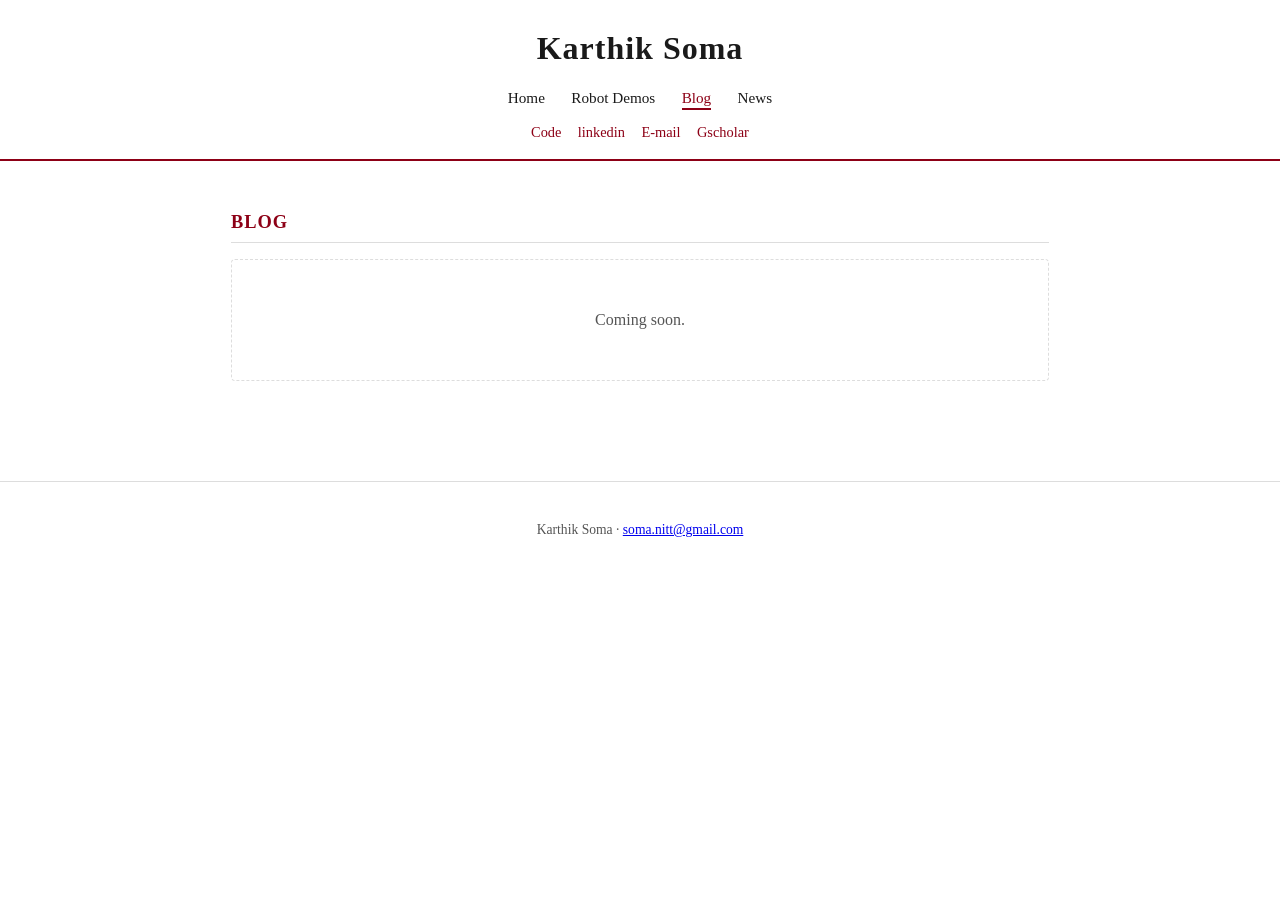
==== blog.html @ 4457a337 "Add initial portfolio site and CV source Home page built verbatim from cv_main.tex (education, publi" ====
<!DOCTYPE html>
<html lang="en">
<head>
<meta charset="UTF-8">
<meta name="viewport" content="width=device-width, initial-scale=1.0">
<title>Blog - Karthik Soma</title>
<link rel="stylesheet" href="assets/css/style.css">
</head>
<body>

<header class="site-header">
  <h1>Karthik Soma</h1>
  <nav class="site-nav">
    <a href="index.html">Home</a>
    <a href="demos.html">Robot Demos</a>
    <a href="blog.html" class="active">Blog</a>
    <a href="news.html">News</a>
  </nav>
  <div class="links-row">
    <a href="https://github.com/karthiksomz">Code</a>
    <a href="https://www.linkedin.com/in/karthik-soma-b92166162/">linkedin</a>
    <a href="mailto:soma.nitt@gmail.com">E-mail</a>
    <a href="https://scholar.google.ca/citations?user=eJ5jLXoAAAAJ&hl=en">Gscholar</a>
  </div>
</header>

<main>
<section>
  <h2>Blog</h2>
  <div class="placeholder-box">
    <p>Coming soon.</p>
  </div>
</section>
</main>

<footer class="site-footer">
  <p>Karthik Soma &middot; <a href="mailto:soma.nitt@gmail.com">soma.nitt@gmail.com</a></p>
</footer>

</body>
</html>
---- assets/css/style.css ----
:root {
  --accent: #8d0016;
  --text: #1a1a1a;
  --muted: #555;
  --bg: #ffffff;
  --border: #ddd;
  --max-width: 850px;
}

* { box-sizing: border-box; }

body {
  margin: 0;
  font-family: Georgia, "Times New Roman", serif;
  color: var(--text);
  background: var(--bg);
  line-height: 1.55;
}

header.site-header {
  border-bottom: 2px solid var(--accent);
  padding: 1.5rem 1rem 1rem;
  text-align: center;
}

header.site-header h1 {
  margin: 0 0 0.3rem;
  font-size: 2rem;
  letter-spacing: 1px;
}

nav.site-nav {
  margin-top: 0.8rem;
}

nav.site-nav a {
  color: var(--text);
  text-decoration: none;
  margin: 0 0.7rem;
  font-size: 0.95rem;
  padding-bottom: 2px;
}

nav.site-nav a:hover,
nav.site-nav a.active {
  color: var(--accent);
  border-bottom: 2px solid var(--accent);
}

.links-row {
  margin-top: 0.6rem;
  font-size: 0.9rem;
}

.links-row a {
  color: var(--accent);
  text-decoration: none;
  margin: 0 0.4rem;
}

.links-row a:hover { text-decoration: underline; }

main {
  max-width: var(--max-width);
  margin: 0 auto;
  padding: 2rem 1rem 4rem;
}

section {
  margin-bottom: 2.2rem;
}

section h2 {
  color: var(--accent);
  text-transform: uppercase;
  font-size: 1.15rem;
  letter-spacing: 1px;
  border-bottom: 1px solid var(--border);
  padding-bottom: 0.3rem;
  margin-bottom: 1rem;
}

h3.entry-title {
  margin: 0 0 0.1rem;
  font-size: 1.02rem;
}

.entry-meta {
  display: flex;
  justify-content: space-between;
  flex-wrap: wrap;
  font-style: italic;
  color: var(--muted);
  font-size: 0.92rem;
  margin-bottom: 0.3rem;
}

.entry {
  margin-bottom: 1.3rem;
}

ul.plain {
  margin: 0.4rem 0 0;
  padding-left: 1.2rem;
}

ul.plain li {
  margin-bottom: 0.25rem;
}

.pub-links {
  font-size: 0.9rem;
  white-space: nowrap;
}

.pub-links a {
  color: var(--accent);
  text-decoration: none;
  margin-left: 0.5rem;
}

.pub-links a:hover { text-decoration: underline; }

.skills-grid p {
  margin: 0.3rem 0;
}

.placeholder-box {
  border: 1px dashed var(--border);
  padding: 2rem;
  text-align: center;
  color: var(--muted);
  border-radius: 4px;
}

footer.site-footer {
  text-align: center;
  padding: 1.5rem 1rem;
  color: var(--muted);
  font-size: 0.85rem;
  border-top: 1px solid var(--border);
}

@media (max-width: 600px) {
  .entry-meta { flex-direction: column; }
  .pub-links { white-space: normal; }
}
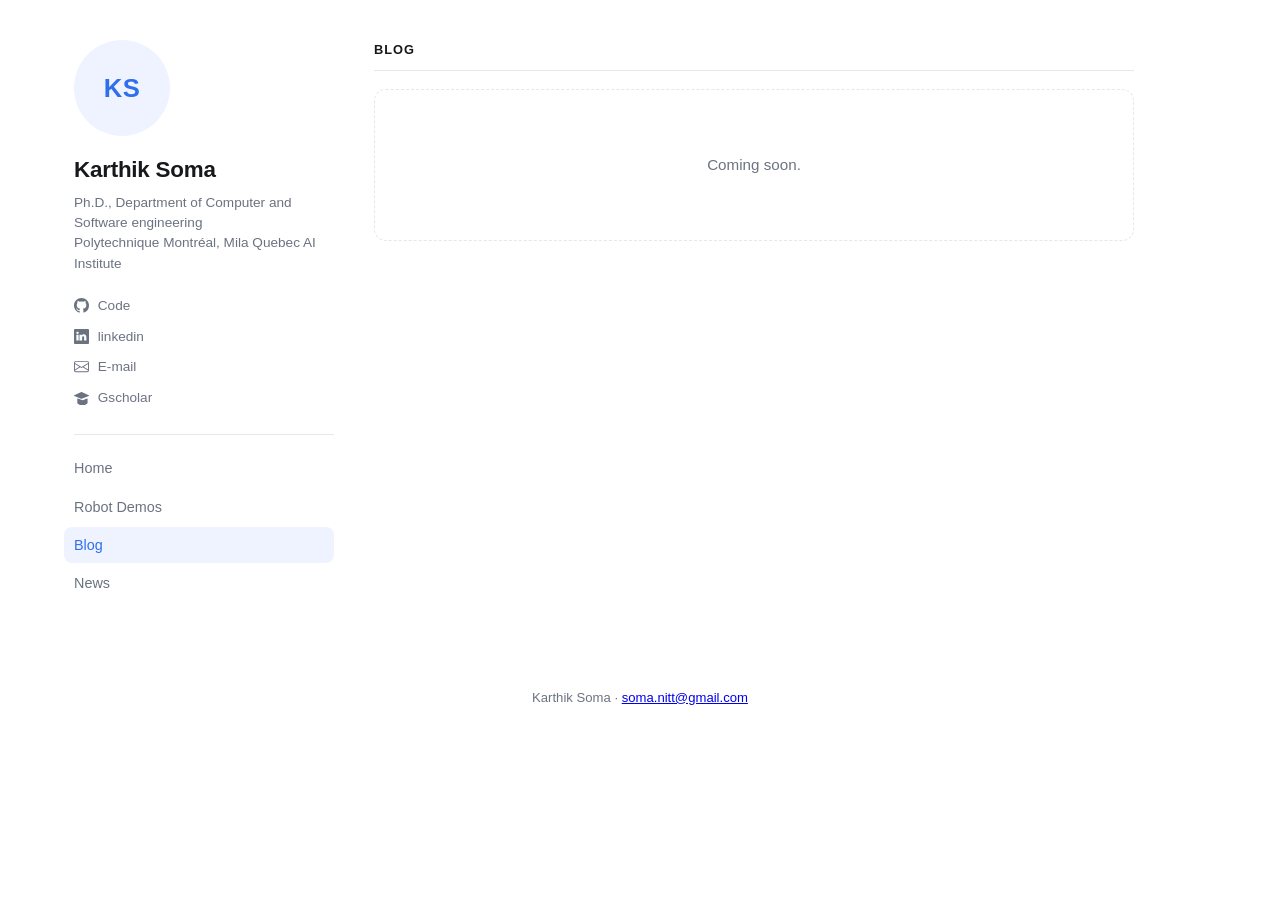
==== commit 1604057b: "Redesign site with sidebar layout and tagged publications Sidebar (avatar, role, contact icons, nav)" ====
--- a/blog.html
+++ b/blog.html
@@ -8,21 +8,47 @@
 </head>
 <body>
 
-<header class="site-header">
+<div class="page">
+
+<aside class="sidebar">
+  <div class="avatar-wrap">
+    <img class="avatar" src="assets/img/profile.jpg" alt="Karthik Soma"
+         onerror="this.style.display='none'; this.nextElementSibling.style.display='flex';">
+    <div class="avatar-fallback">KS</div>
+  </div>
+
   <h1>Karthik Soma</h1>
-  <nav class="site-nav">
+  <p class="role-line">
+    Ph.D., Department of Computer and Software engineering<br>
+    Polytechnique Montréal, Mila Quebec AI Institute
+  </p>
+
+  <ul class="contact-list">
+    <li><a href="https://github.com/karthiksomz">
+      <svg viewBox="0 0 16 16"><path d="M8 0C3.58 0 0 3.58 0 8c0 3.54 2.29 6.53 5.47 7.59.4.07.55-.17.55-.38 0-.19-.01-.82-.01-1.49-2.01.37-2.53-.49-2.69-.94-.09-.23-.48-.94-.82-1.13-.28-.15-.68-.52-.01-.53.63-.01 1.08.58 1.23.82.72 1.21 1.87.87 2.33.66.07-.52.28-.87.51-1.07-1.78-.2-3.64-.89-3.64-3.95 0-.87.31-1.59.82-2.15-.08-.2-.36-1.02.08-2.12 0 0 .67-.21 2.2.82.64-.18 1.32-.27 2-.27.68 0 1.36.09 2 .27 1.53-1.04 2.2-.82 2.2-.82.44 1.1.16 1.92.08 2.12.51.56.82 1.27.82 2.15 0 3.07-1.87 3.75-3.65 3.95.29.25.54.73.54 1.48 0 1.07-.01 1.93-.01 2.2 0 .21.15.46.55.38A8.01 8.01 0 0 0 16 8c0-4.42-3.58-8-8-8z"/></svg>
+      Code
+    </a></li>
+    <li><a href="https://www.linkedin.com/in/karthik-soma-b92166162/">
+      <svg viewBox="0 0 16 16"><path d="M0 1.146C0 .513.526 0 1.175 0h13.65C15.474 0 16 .513 16 1.146v13.708C16 15.487 15.474 16 14.825 16H1.175C.526 16 0 15.487 0 14.854V1.146zM4.943 12.248V6.169H2.542v6.079h2.401zm-1.2-6.906c.837 0 1.358-.554 1.358-1.248-.015-.709-.52-1.248-1.342-1.248-.822 0-1.359.54-1.359 1.248 0 .694.521 1.248 1.327 1.248h.016zm4.908 6.906V8.884c0-.185.014-.369.068-.5.147-.369.483-.75 1.047-.75.738 0 1.033.56 1.033 1.382v3.232h2.4V8.75c0-2.22-1.185-3.25-2.766-3.25-1.274 0-1.845.7-2.165 1.192v.025h-.017l.017-.025V6.169h-2.4c.03.678 0 6.079 0 6.079h2.4z"/></svg>
+      linkedin
+    </a></li>
+    <li><a href="mailto:soma.nitt@gmail.com">
+      <svg viewBox="0 0 16 16"><path d="M0 4a2 2 0 0 1 2-2h12a2 2 0 0 1 2 2v8a2 2 0 0 1-2 2H2a2 2 0 0 1-2-2V4zm2-1a1 1 0 0 0-1 1v.217l7 4.2 7-4.2V4a1 1 0 0 0-1-1H2zm13 2.383-4.708 2.825L15 11.105V5.383zm-.034 6.876-5.64-3.471L8 9.583l-1.326-.795-5.64 3.47A1 1 0 0 0 2 13h12a1 1 0 0 0 .966-.741zM1 11.105l4.708-2.897L1 5.383v5.722z"/></svg>
+      E-mail
+    </a></li>
+    <li><a href="https://scholar.google.ca/citations?user=eJ5jLXoAAAAJ&hl=en">
+      <svg viewBox="0 0 16 16"><path d="M8.211 2.047a.5.5 0 0 0-.422 0l-7.5 3.5a.5.5 0 0 0 .017.912l7.5 3a.5.5 0 0 0 .388 0l7.5-3a.5.5 0 0 0 .017-.912l-7.5-3.5zM4.176 9.032a.5.5 0 0 0-.656.478v4.012c0 .834.895 1.291 1.484 1.784 1 .834 2.196 1.194 3.996 1.194s2.997-.36 3.997-1.194c.589-.493 1.484-.95 1.484-1.784V9.51a.5.5 0 0 0-.656-.478l-4.5 1.8a.5.5 0 0 1-.372 0l-4.5-1.8z"/></svg>
+      Gscholar
+    </a></li>
+  </ul>
+
+  <nav class="sidebar-nav">
     <a href="index.html">Home</a>
     <a href="demos.html">Robot Demos</a>
     <a href="blog.html" class="active">Blog</a>
     <a href="news.html">News</a>
   </nav>
-  <div class="links-row">
-    <a href="https://github.com/karthiksomz">Code</a>
-    <a href="https://www.linkedin.com/in/karthik-soma-b92166162/">linkedin</a>
-    <a href="mailto:soma.nitt@gmail.com">E-mail</a>
-    <a href="https://scholar.google.ca/citations?user=eJ5jLXoAAAAJ&hl=en">Gscholar</a>
-  </div>
-</header>
+</aside>
 
 <main>
 <section>
@@ -33,6 +59,8 @@
 </section>
 </main>
 
+</div>
+
 <footer class="site-footer">
   <p>Karthik Soma &middot; <a href="mailto:soma.nitt@gmail.com">soma.nitt@gmail.com</a></p>
 </footer>
--- a/assets/css/style.css
+++ b/assets/css/style.css
@@ -1,147 +1,340 @@
 :root {
-  --accent: #8d0016;
-  --text: #1a1a1a;
-  --muted: #555;
+  --accent: #2f6feb;
+  --accent-soft: #eef3ff;
+  --tag-accepted-bg: #e6f6ec;
+  --tag-accepted-fg: #1a7f43;
+  --tag-preprint-bg: #fef3e2;
+  --tag-preprint-fg: #b9660a;
+  --text: #17181a;
+  --muted: #6b7280;
   --bg: #ffffff;
-  --border: #ddd;
-  --max-width: 850px;
+  --surface: #fafafa;
+  --border: #e7e7ea;
+  --sidebar-width: 260px;
+  --max-width: 760px;
 }
 
 * { box-sizing: border-box; }
 
 body {
   margin: 0;
-  font-family: Georgia, "Times New Roman", serif;
+  font-family: -apple-system, BlinkMacSystemFont, "Segoe UI", Roboto, Helvetica, Arial, sans-serif;
   color: var(--text);
   background: var(--bg);
-  line-height: 1.55;
-}
-
-header.site-header {
-  border-bottom: 2px solid var(--accent);
-  padding: 1.5rem 1rem 1rem;
-  text-align: center;
-}
-
-header.site-header h1 {
+  line-height: 1.6;
+  -webkit-font-smoothing: antialiased;
+}
+
+.page {
+  display: flex;
+  align-items: flex-start;
+  max-width: 1180px;
+  margin: 0 auto;
+  gap: 2.5rem;
+  padding: 2.5rem 1.5rem;
+}
+
+/* Sidebar */
+
+aside.sidebar {
+  width: var(--sidebar-width);
+  flex-shrink: 0;
+  position: sticky;
+  top: 2.5rem;
+}
+
+.avatar-wrap {
+  width: 96px;
+  height: 96px;
+  margin-bottom: 1rem;
+  position: relative;
+}
+
+.avatar-wrap img.avatar {
+  width: 96px;
+  height: 96px;
+  border-radius: 50%;
+  object-fit: cover;
+  display: block;
+}
+
+.avatar-fallback {
+  display: none;
+  width: 96px;
+  height: 96px;
+  border-radius: 50%;
+  background: var(--accent-soft);
+  color: var(--accent);
+  align-items: center;
+  justify-content: center;
+  font-weight: 700;
+  font-size: 1.6rem;
+  letter-spacing: 0.02em;
+}
+
+aside.sidebar h1 {
   margin: 0 0 0.3rem;
-  font-size: 2rem;
-  letter-spacing: 1px;
-}
-
-nav.site-nav {
-  margin-top: 0.8rem;
-}
-
-nav.site-nav a {
+  font-size: 1.4rem;
+  font-weight: 700;
+  letter-spacing: -0.01em;
+}
+
+.role-line {
+  margin: 0 0 1.3rem;
+  font-size: 0.85rem;
+  color: var(--muted);
+  line-height: 1.5;
+}
+
+ul.contact-list {
+  list-style: none;
+  margin: 0 0 1.6rem;
+  padding: 0;
+  display: flex;
+  flex-direction: column;
+  gap: 0.55rem;
+}
+
+ul.contact-list li a {
+  display: flex;
+  align-items: center;
+  gap: 0.55rem;
+  color: var(--muted);
+  text-decoration: none;
+  font-size: 0.85rem;
+}
+
+ul.contact-list li a:hover { color: var(--accent); }
+
+ul.contact-list svg {
+  width: 15px;
+  height: 15px;
+  flex-shrink: 0;
+  fill: currentColor;
+}
+
+nav.sidebar-nav {
+  display: flex;
+  flex-direction: column;
+  gap: 0.15rem;
+  border-top: 1px solid var(--border);
+  padding-top: 1rem;
+}
+
+nav.sidebar-nav a {
+  color: var(--muted);
+  text-decoration: none;
+  font-size: 0.9rem;
+  font-weight: 500;
+  padding: 0.4rem 0.6rem;
+  border-radius: 8px;
+  margin-left: -0.6rem;
+  transition: background 0.15s ease, color 0.15s ease;
+}
+
+nav.sidebar-nav a:hover {
   color: var(--text);
-  text-decoration: none;
-  margin: 0 0.7rem;
+  background: var(--surface);
+}
+
+nav.sidebar-nav a.active {
+  color: var(--accent);
+  background: var(--accent-soft);
+}
+
+/* Main content */
+
+main {
+  flex: 1;
+  min-width: 0;
+  max-width: var(--max-width);
+  padding-bottom: 3rem;
+}
+
+section {
+  margin-bottom: 2.6rem;
+}
+
+section h2 {
+  color: var(--text);
+  font-size: 0.8rem;
+  font-weight: 700;
+  text-transform: uppercase;
+  letter-spacing: 0.08em;
+  margin: 0 0 1.1rem;
+  padding-bottom: 0.6rem;
+  border-bottom: 1px solid var(--border);
+}
+
+h3.entry-title {
+  margin: 0 0 0.6rem;
   font-size: 0.95rem;
-  padding-bottom: 2px;
-}
-
-nav.site-nav a:hover,
-nav.site-nav a.active {
-  color: var(--accent);
-  border-bottom: 2px solid var(--accent);
-}
-
-.links-row {
-  margin-top: 0.6rem;
-  font-size: 0.9rem;
-}
-
-.links-row a {
-  color: var(--accent);
-  text-decoration: none;
-  margin: 0 0.4rem;
-}
-
-.links-row a:hover { text-decoration: underline; }
-
-main {
-  max-width: var(--max-width);
-  margin: 0 auto;
-  padding: 2rem 1rem 4rem;
-}
-
-section {
-  margin-bottom: 2.2rem;
-}
-
-section h2 {
-  color: var(--accent);
+  font-weight: 600;
+  color: var(--muted);
   text-transform: uppercase;
-  font-size: 1.15rem;
-  letter-spacing: 1px;
-  border-bottom: 1px solid var(--border);
-  padding-bottom: 0.3rem;
-  margin-bottom: 1rem;
-}
-
-h3.entry-title {
-  margin: 0 0 0.1rem;
-  font-size: 1.02rem;
-}
+  letter-spacing: 0.05em;
+}
+
+.entry {
+  padding: 1rem 1.1rem;
+  margin-bottom: 0.9rem;
+  border: 1px solid var(--border);
+  border-radius: 10px;
+  background: var(--surface);
+}
+
+.entry p { margin: 0.4rem 0; }
 
 .entry-meta {
   display: flex;
   justify-content: space-between;
   flex-wrap: wrap;
-  font-style: italic;
-  color: var(--muted);
-  font-size: 0.92rem;
-  margin-bottom: 0.3rem;
-}
-
-.entry {
-  margin-bottom: 1.3rem;
+  gap: 0.3rem 1rem;
+  color: var(--muted);
+  font-size: 0.85rem;
+  margin-bottom: 0.2rem;
 }
 
 ul.plain {
-  margin: 0.4rem 0 0;
+  margin: 0.5rem 0 0;
   padding-left: 1.2rem;
 }
 
 ul.plain li {
-  margin-bottom: 0.25rem;
+  margin-bottom: 0.35rem;
 }
 
 .pub-links {
-  font-size: 0.9rem;
+  font-size: 0.85rem;
   white-space: nowrap;
 }
 
 .pub-links a {
   color: var(--accent);
   text-decoration: none;
-  margin-left: 0.5rem;
+  margin-left: 0.6rem;
+  font-weight: 500;
 }
 
 .pub-links a:hover { text-decoration: underline; }
 
 .skills-grid p {
-  margin: 0.3rem 0;
+  margin: 0.45rem 0;
+  font-size: 0.95rem;
+}
+
+ul.news-list {
+  list-style: none;
+  margin: 0;
+  padding: 0;
+}
+
+ul.news-list li {
+  padding: 0.6rem 0;
+  border-bottom: 1px solid var(--border);
+  font-size: 0.92rem;
+}
+
+ul.news-list li:first-child { padding-top: 0; }
+ul.news-list li:last-child { border-bottom: none; }
+
+.news-date {
+  color: var(--muted);
+  font-size: 0.85rem;
 }
 
 .placeholder-box {
   border: 1px dashed var(--border);
-  padding: 2rem;
+  padding: 3rem 1.5rem;
   text-align: center;
   color: var(--muted);
-  border-radius: 4px;
+  border-radius: 12px;
+  font-size: 0.95rem;
 }
 
 footer.site-footer {
   text-align: center;
-  padding: 1.5rem 1rem;
-  color: var(--muted);
-  font-size: 0.85rem;
-  border-top: 1px solid var(--border);
+  padding: 2rem 1rem;
+  color: var(--muted);
+  font-size: 0.82rem;
+}
+
+/* Publication tags + filter */
+
+.tag {
+  display: inline-block;
+  font-size: 0.7rem;
+  font-weight: 700;
+  text-transform: uppercase;
+  letter-spacing: 0.04em;
+  padding: 0.2rem 0.55rem;
+  border-radius: 999px;
+  margin-bottom: 0.5rem;
+}
+
+.tag-accepted {
+  background: var(--tag-accepted-bg);
+  color: var(--tag-accepted-fg);
+}
+
+.tag-preprint {
+  background: var(--tag-preprint-bg);
+  color: var(--tag-preprint-fg);
+}
+
+.pub-filter {
+  width: 100%;
+  padding: 0.6rem 0.9rem;
+  margin-bottom: 1.2rem;
+  border: 1px solid var(--border);
+  border-radius: 8px;
+  background: var(--surface);
+  color: var(--text);
+  font-size: 0.9rem;
+  font-family: inherit;
+}
+
+.pub-filter:focus {
+  outline: none;
+  border-color: var(--accent);
+}
+
+.entry[hidden] { display: none; }
+
+@media (prefers-color-scheme: dark) {
+  :root {
+    --accent: #6c9bff;
+    --accent-soft: #17233e;
+    --tag-accepted-bg: #123521;
+    --tag-accepted-fg: #4ade80;
+    --tag-preprint-bg: #3a2a12;
+    --tag-preprint-fg: #f0b352;
+    --text: #eaeaec;
+    --muted: #9a9aa2;
+    --bg: #101113;
+    --surface: #18191c;
+    --border: #2a2b2f;
+  }
+}
+
+@media (max-width: 800px) {
+  .page {
+    flex-direction: column;
+    gap: 1.5rem;
+  }
+  aside.sidebar {
+    width: 100%;
+    position: static;
+  }
+  nav.sidebar-nav {
+    flex-direction: row;
+    flex-wrap: wrap;
+  }
+  nav.sidebar-nav a { margin-left: 0; }
 }
 
 @media (max-width: 600px) {
-  .entry-meta { flex-direction: column; }
-  .pub-links { white-space: normal; }
-}
+  .entry-meta { flex-direction: column; gap: 0.15rem; }
+  .pub-links { white-space: normal; display: block; margin-top: 0.3rem; }
+  .pub-links a { margin-left: 0; margin-right: 0.8rem; }
+}
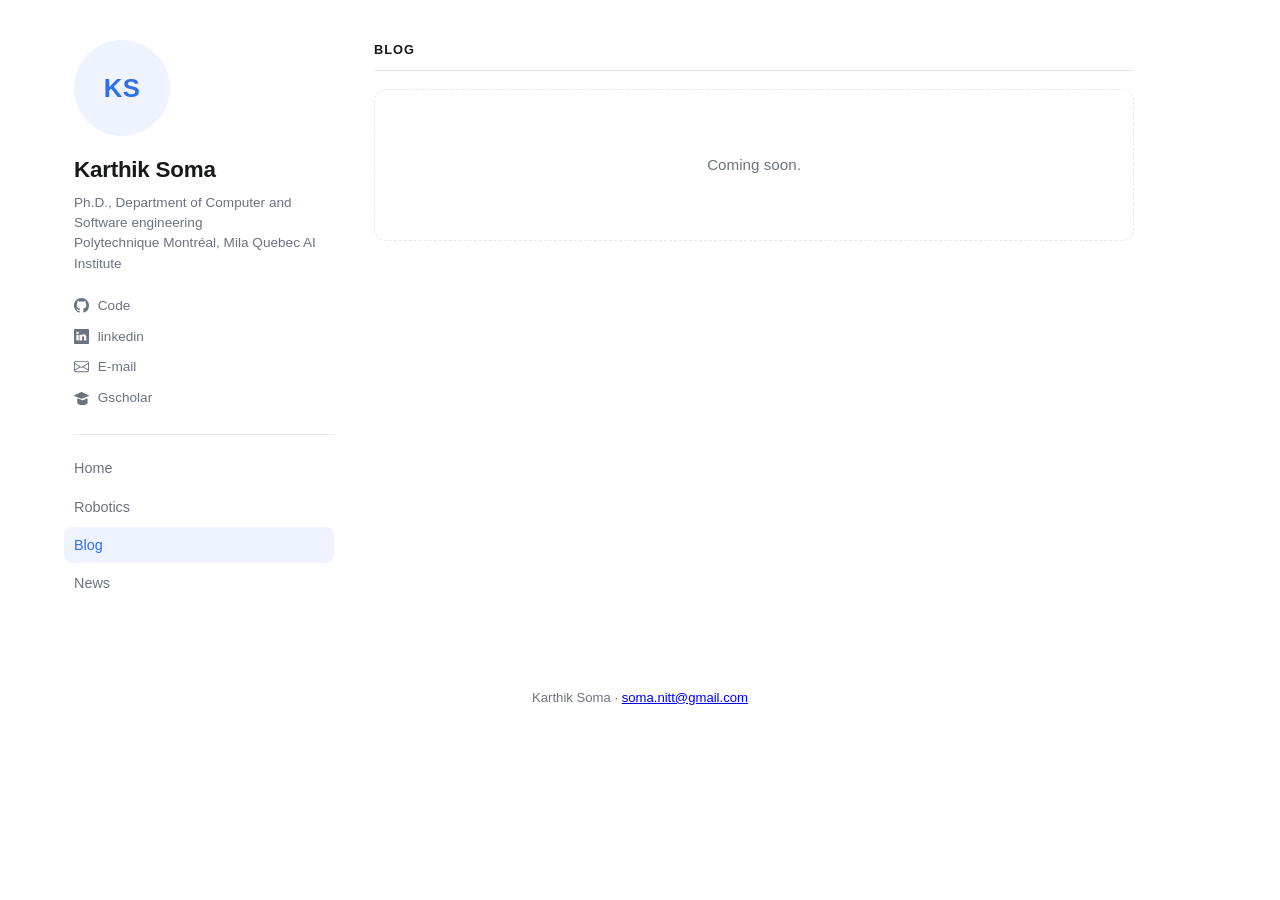
==== commit fa94d251: "Rename Robot Demos to Robotics, add collective transport entry Renamed nav label/page title across a" ====
--- a/blog.html
+++ b/blog.html
@@ -44,7 +44,7 @@
 
   <nav class="sidebar-nav">
     <a href="index.html">Home</a>
-    <a href="demos.html">Robot Demos</a>
+    <a href="demos.html">Robotics</a>
     <a href="blog.html" class="active">Blog</a>
     <a href="news.html">News</a>
   </nav>
--- a/assets/css/style.css
+++ b/assets/css/style.css
@@ -195,6 +195,14 @@
   margin-bottom: 0.2rem;
 }
 
+.entry-meta a {
+  color: var(--accent);
+  text-decoration: none;
+  font-weight: 500;
+}
+
+.entry-meta a:hover { text-decoration: underline; }
+
 ul.plain {
   margin: 0.5rem 0 0;
   padding-left: 1.2rem;
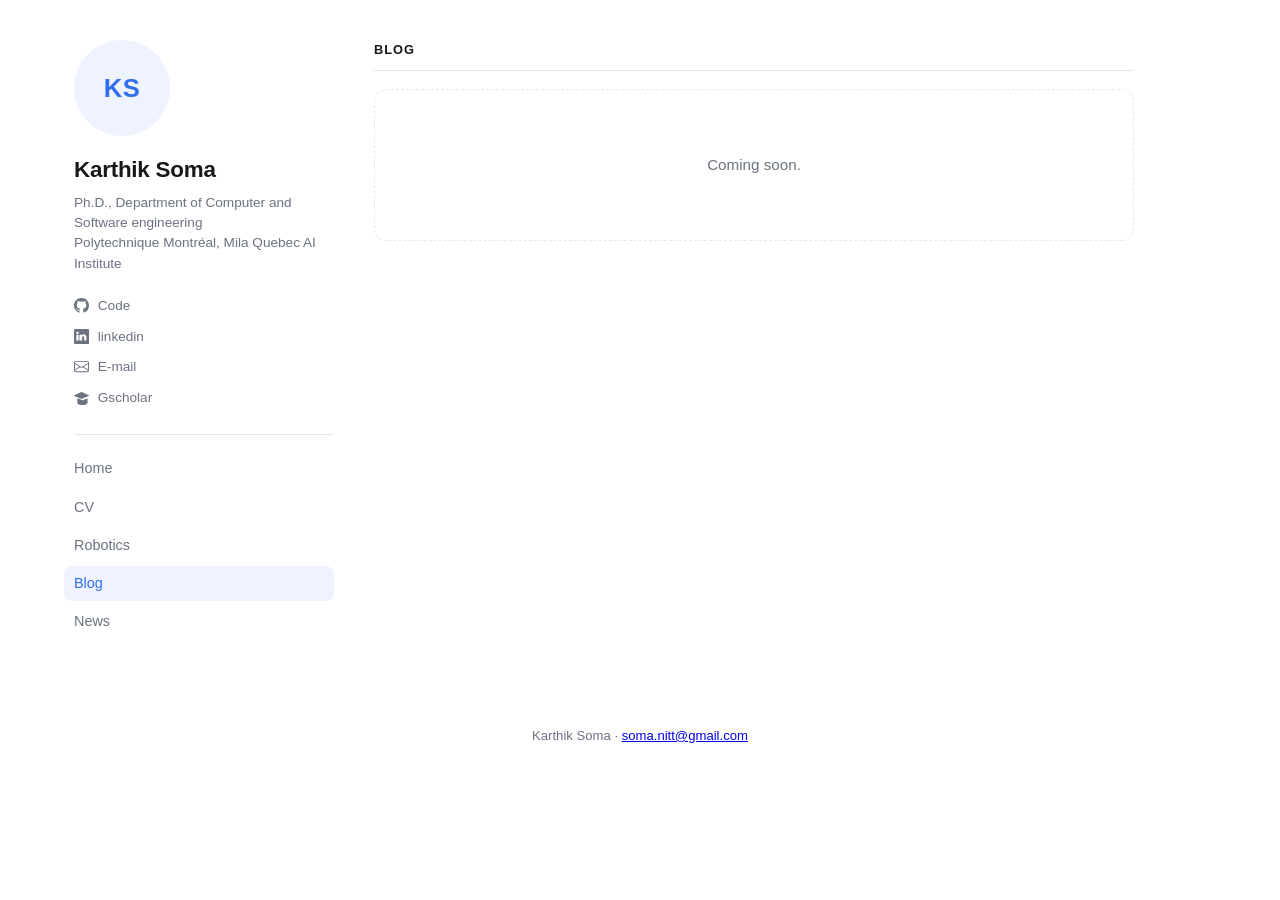
==== commit f5fe3617: "Split CV content into a dedicated CV page Home now shows a short intro and links out; the education," ====
--- a/blog.html
+++ b/blog.html
@@ -44,6 +44,7 @@
 
   <nav class="sidebar-nav">
     <a href="index.html">Home</a>
+    <a href="cv.html">CV</a>
     <a href="demos.html">Robotics</a>
     <a href="blog.html" class="active">Blog</a>
     <a href="news.html">News</a>
